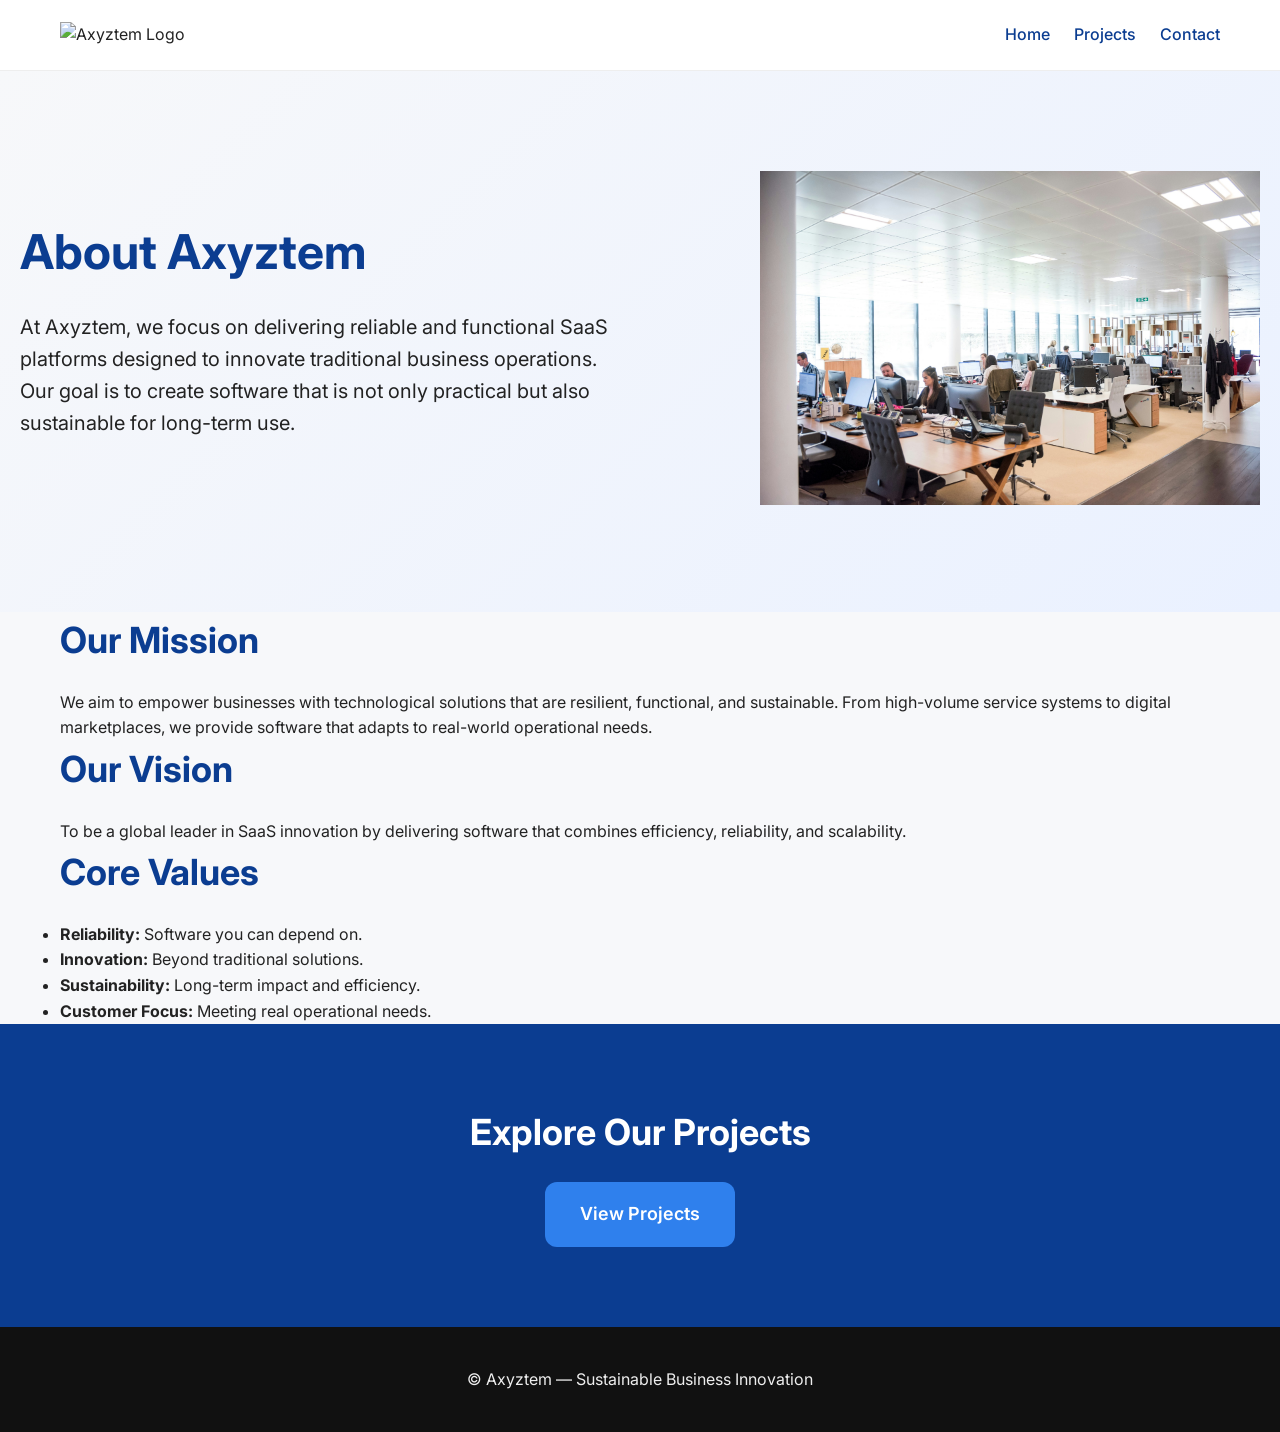
==== about.html @ f539501f "commit01" ====
<!DOCTYPE html>
<html lang="en">
<head>
<meta charset="UTF-8">
<title>About Axyztem | Sustainable Business Innovation</title>
<meta name="description" content="Learn about Axyztem, a company delivering reliable and functional SaaS solutions for sustainable business innovation.">
<meta name="robots" content="index, follow">
<link rel="stylesheet" href="css/styles.css">
<link href="https://fonts.googleapis.com/css2?family=Inter:wght@300;400;600&display=swap" rel="stylesheet">
</head>
<body>

<header>
<div class="container">
<nav>

  <div class="logo">
    <img src="images/axyztem-logo.png" alt="Axyztem Logo" style="height:50px;">
  </div>
<!--
<div><strong>Axyztem</strong></div>-->
<div>
<a href="index.html">Home</a>
<a href="projects.html">Projects</a>
<a href="contact.html">Contact</a>
</div>
</nav>
</div>
</header>

<section class="hero">
<div class="hero-text">
<h1>About Axyztem</h1>
<p>At Axyztem, we focus on delivering reliable and functional SaaS platforms designed to innovate traditional business operations. Our goal is to create software that is not only practical but also sustainable for long-term use.</p>
</div>
<div class="hero-img">
<img src="images/hero.jpg" alt="Company illustration" width="500">
</div>
</section>

<section class="container">
<h2>Our Mission</h2>
<p>We aim to empower businesses with technological solutions that are resilient, functional, and sustainable. From high-volume service systems to digital marketplaces, we provide software that adapts to real-world operational needs.</p>

<h2>Our Vision</h2>
<p>To be a global leader in SaaS innovation by delivering software that combines efficiency, reliability, and scalability.</p>

<h2>Core Values</h2>
<ul>
<li><strong>Reliability:</strong> Software you can depend on.</li>
<li><strong>Innovation:</strong> Beyond traditional solutions.</li>
<li><strong>Sustainability:</strong> Long-term impact and efficiency.</li>
<li><strong>Customer Focus:</strong> Meeting real operational needs.</li>
</ul>
</section>

<section class="cta">
<h2>Explore Our Projects</h2>
<a class="btn" href="projects.html">View Projects</a>
</section>

<footer>
<p>© Axyztem — Sustainable Business Innovation</p>
</footer>

</body>
</html>
---- css/styles.css ----
/* Reset & Global */
* { margin:0; padding:0; box-sizing:border-box; }
body { font-family: 'Inter', sans-serif; color:#222; line-height:1.6; background:#F7F8FA; }
a { text-decoration:none; color:#0B3D91; }
.container { max-width:1200px; margin:auto; padding:0 20px; }

/* Header */
header { position: sticky; top:0; background:#fff; border-bottom:1px solid #eee; z-index:999; }
nav { display:flex; justify-content:space-between; align-items:center; height:70px; }
nav a { margin-left:20px; font-weight:500; transition:0.2s; }
nav a:hover { color:#2F80ED; }

/* Hero */
.hero { display:flex; flex-wrap:wrap; align-items:center; justify-content:space-between;
       padding:100px 20px; background:linear-gradient(135deg,#F7F8FA,#EAF1FF); position:relative; overflow:hidden; }
.hero-text { max-width:600px; }
.hero h1 { font-size:48px; color:#0B3D91; margin-bottom:20px; opacity:0; transform:translateY(20px); animation:fadeInUp 1s forwards 0.2s;}
.hero p { font-size:20px; margin-bottom:30px; opacity:0; transform:translateY(20px); animation:fadeInUp 1s forwards 0.4s; }
.btn { display:inline-block; padding:15px 30px; background:#0B3D91; color:#fff; border-radius:12px; font-weight:600; transition:0.3s; }
.btn:hover { background:linear-gradient(90deg,#2F80ED,#0B3D91); }

/* Sections */
section { padding:80px 0; }
section h2 { font-size:36px; margin-bottom:20px; color:#0B3D91; }
.grid { display:grid; grid-template-columns:repeat(auto-fit,minmax(260px,1fr)); gap:25px; }
.card { background:#fff; border-radius:16px; padding:25px; box-shadow:0 10px 25px rgba(0,0,0,0.08);
       transition:all 0.3s ease; opacity:0; transform:translateY(20px); animation:fadeInUp 1s forwards; }
.card:hover { transform:translateY(-5px); box-shadow:0 15px 30px rgba(0,0,0,0.12); border-top:4px solid #2F80ED; }
.card img { width:100%; border-radius:12px; margin-bottom:15px; }

/* CTA */
.cta { background:#0B3D91; color:#fff; text-align:center; padding:80px 20px; }
.cta h2 {color: white; }
.cta .btn { background:#2F80ED; font-size:18px; padding:18px 35px; border-radius:12px; }
.cta .btn:hover { background:linear-gradient(90deg,#2F80ED,#0B3D91); }

/* Footer */
footer { background:#111; color:#eee; text-align:center; padding:40px 20px; }

/* Animations */
@keyframes fadeInUp { to { opacity:1; transform:translateY(0); } }

/* Responsive */
@media(max-width:768px){ .hero { flex-direction:column; text-align:center; } .hero-text { max-width:100%; } }



.snapshot-grid{
display:grid;
grid-template-columns:repeat(auto-fit,minmax(260px,1fr));
gap:30px;
margin-top:40px;
}

.snapshot{
background:white;
padding:25px;
border-radius:12px;
box-shadow:0 10px 25px rgba(0,0,0,0.08);
transition:.3s;
}

.snapshot:hover{
transform:translateY(-6px);
}

.benefits{
max-width:900px;
margin:auto;
}

.benefits li{
margin-bottom:14px;
font-size:18px;
}

.center{
text-align:center;
margin-top:50px;
}
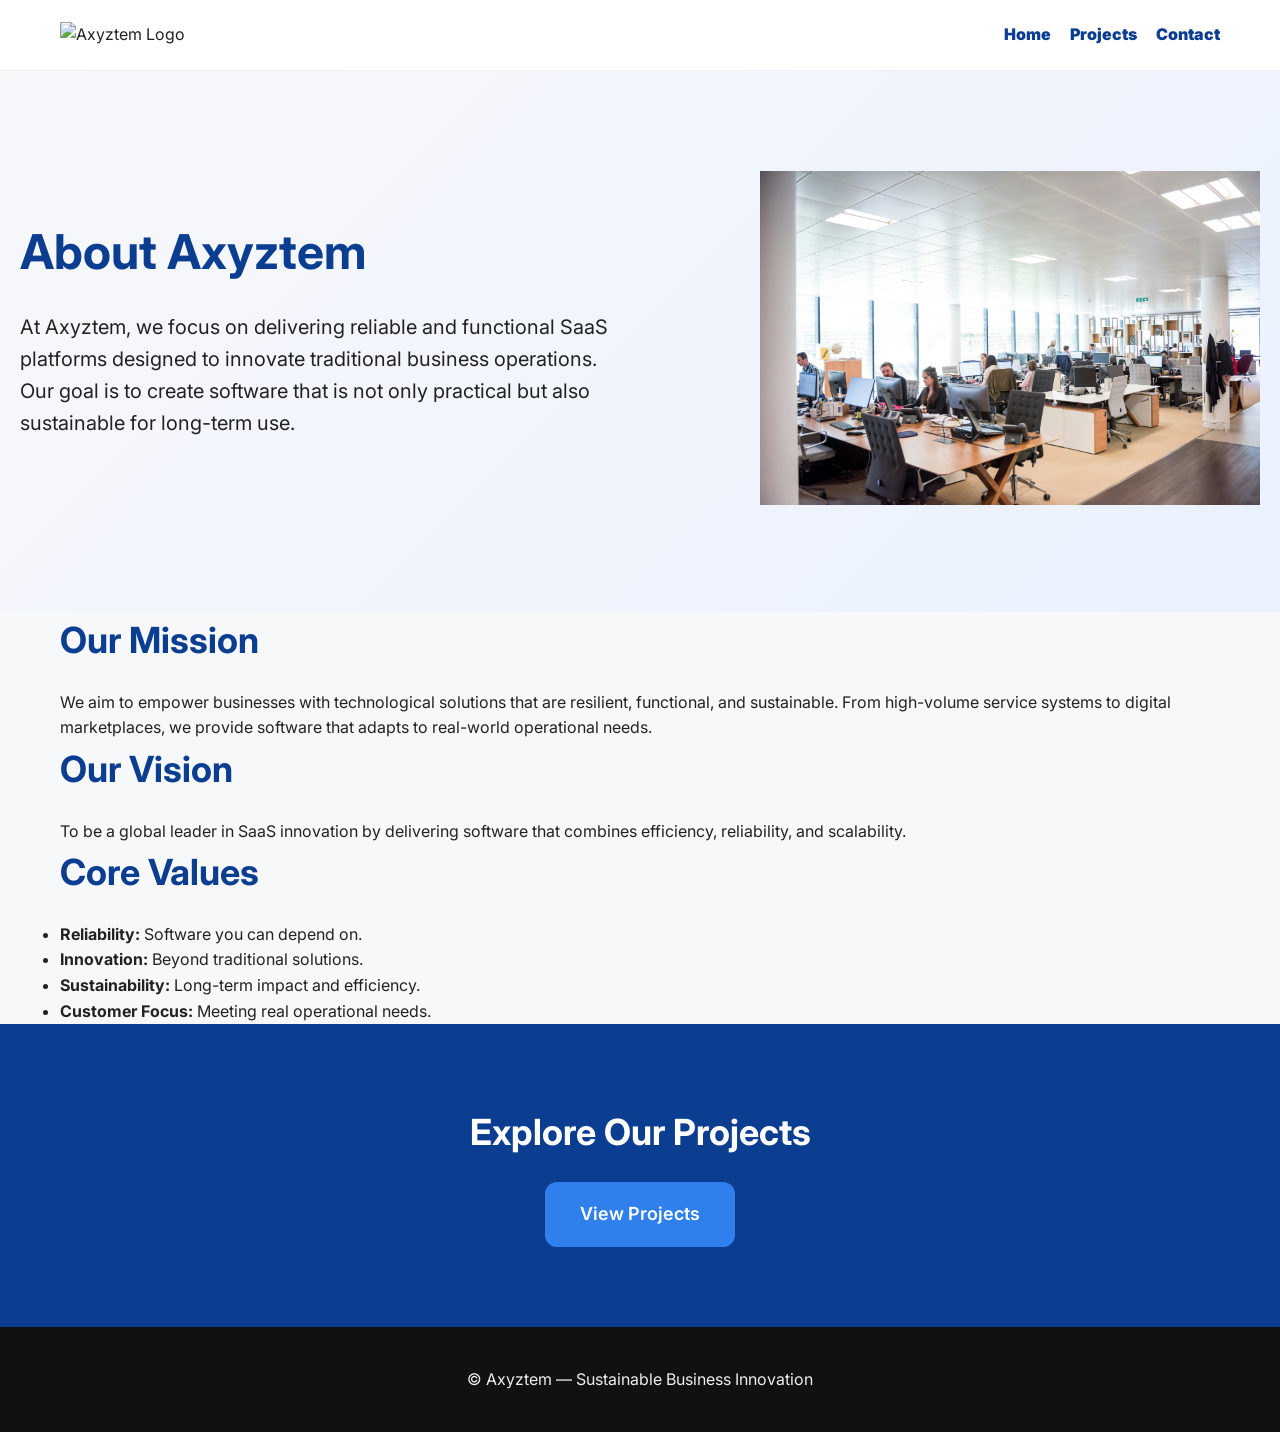
==== commit 0db047fa: "Adjustable Screen" ====
--- a/about.html
+++ b/about.html
@@ -5,6 +5,8 @@
 <title>About Axyztem | Sustainable Business Innovation</title>
 <meta name="description" content="Learn about Axyztem, a company delivering reliable and functional SaaS solutions for sustainable business innovation.">
 <meta name="robots" content="index, follow">
+<meta name="viewport" content="width=device-width, initial-scale=1, maximum-scale=5, user-scalable=yes">
+
 <link rel="stylesheet" href="css/styles.css">
 <link href="https://fonts.googleapis.com/css2?family=Inter:wght@300;400;600&display=swap" rel="stylesheet">
 </head>
--- a/css/styles.css
+++ b/css/styles.css
@@ -7,7 +7,7 @@
 /* Header */
 header { position: sticky; top:0; background:#fff; border-bottom:1px solid #eee; z-index:999; }
 nav { display:flex; justify-content:space-between; align-items:center; height:70px; }
-nav a { margin-left:20px; font-weight:500; transition:0.2s; }
+nav a { margin-left:15px; font-weight:1000; transition:0.2s; }
 nav a:hover { color:#2F80ED; }
 
 /* Hero */
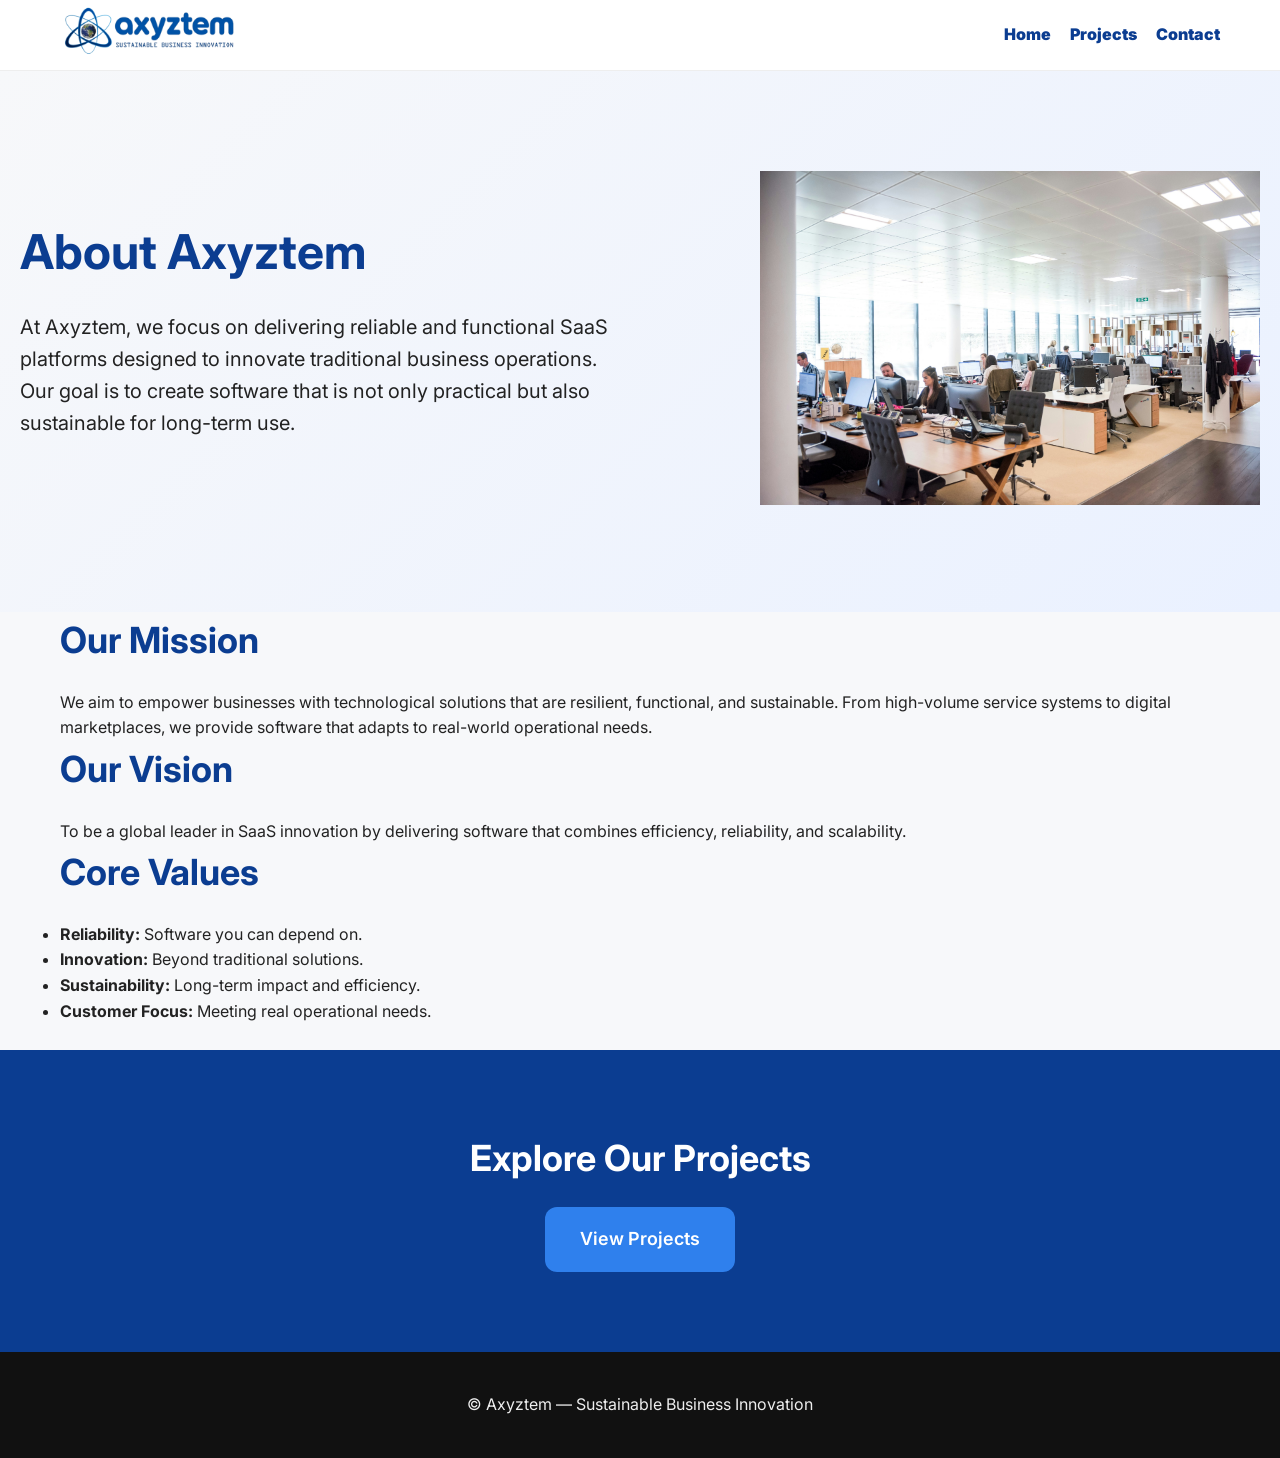
==== commit 893a1f33: "Update about.html" ====
--- a/about.html
+++ b/about.html
@@ -5,7 +5,8 @@
 <title>About Axyztem | Sustainable Business Innovation</title>
 <meta name="description" content="Learn about Axyztem, a company delivering reliable and functional SaaS solutions for sustainable business innovation.">
 <meta name="robots" content="index, follow">
-<meta name="viewport" content="width=device-width, initial-scale=1, maximum-scale=5, user-scalable=yes">
+
+<!-- <meta name="viewport" content="width=device-width, initial-scale=1, maximum-scale=5, user-scalable=yes"> -->
 
 <link rel="stylesheet" href="css/styles.css">
 <link href="https://fonts.googleapis.com/css2?family=Inter:wght@300;400;600&display=swap" rel="stylesheet">
@@ -52,7 +53,7 @@
 <li><strong>Reliability:</strong> Software you can depend on.</li>
 <li><strong>Innovation:</strong> Beyond traditional solutions.</li>
 <li><strong>Sustainability:</strong> Long-term impact and efficiency.</li>
-<li><strong>Customer Focus:</strong> Meeting real operational needs.</li>
+<li><strong>Customer Focus:</strong> Meeting real operational needs.</li><br>
 </ul>
 </section>
 
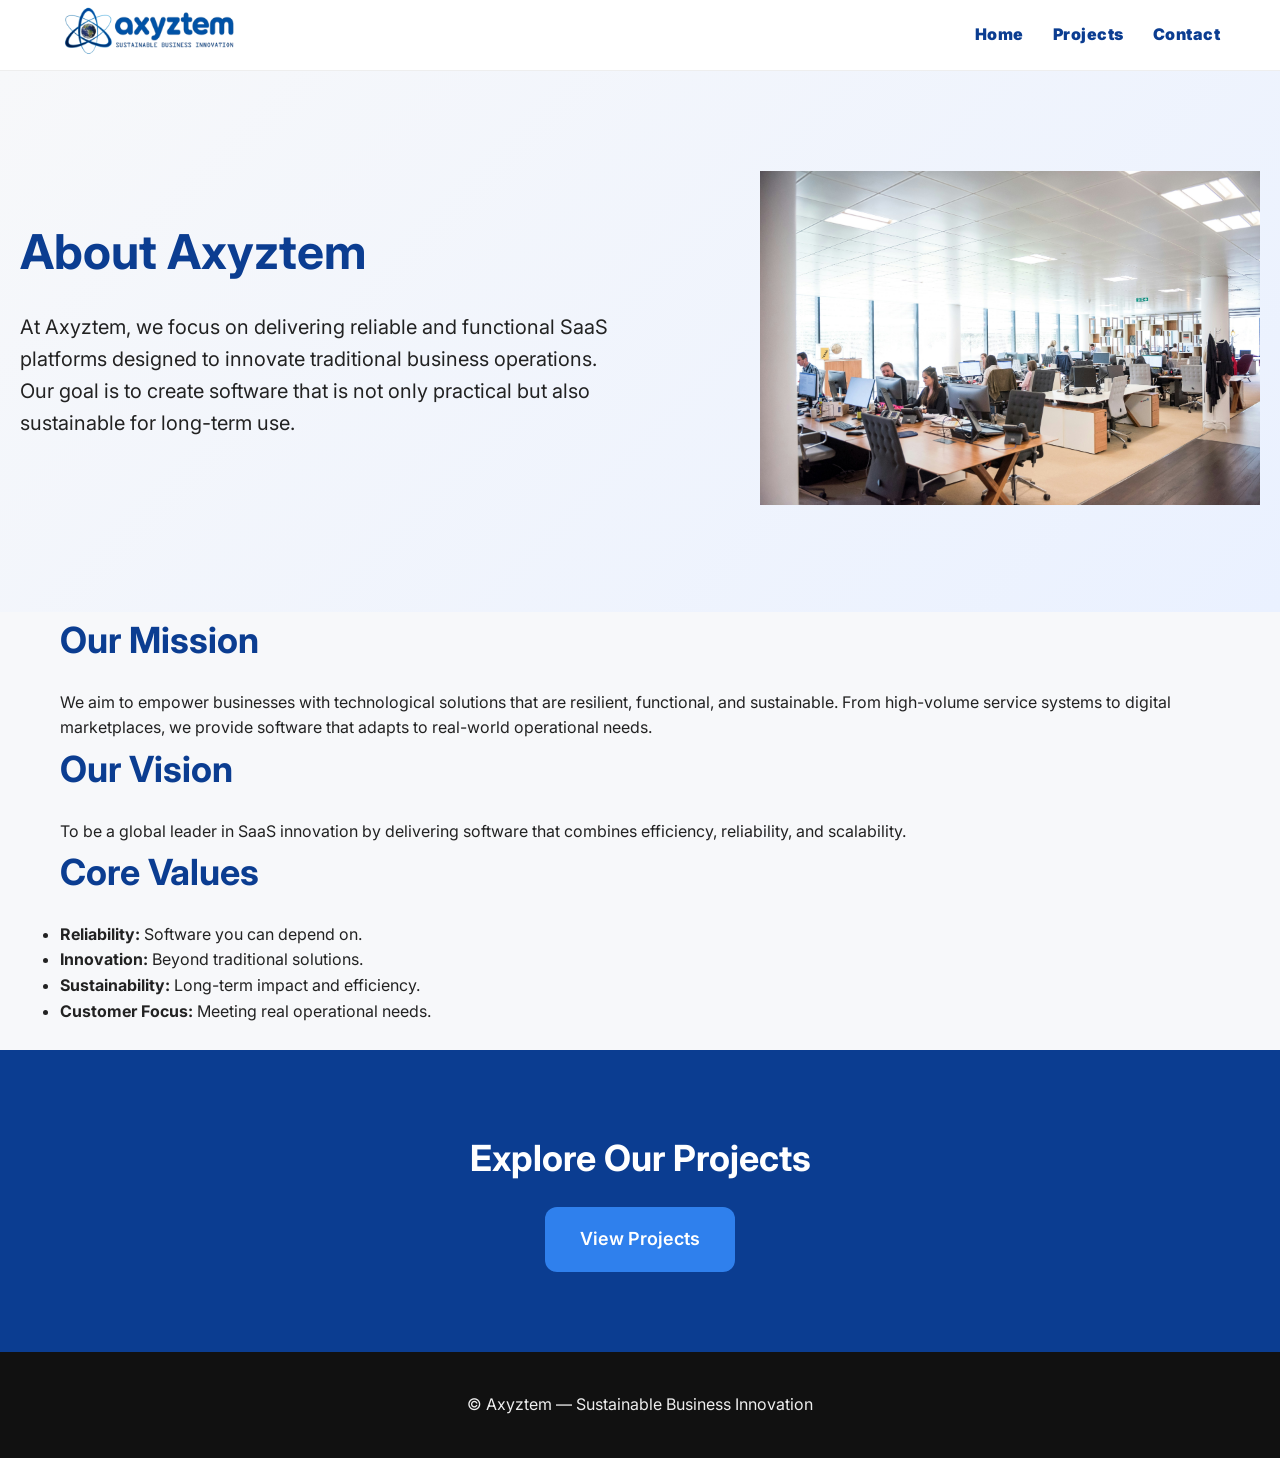
==== commit b03562cc: "Update contact.html" ====
--- a/about.html
+++ b/about.html
@@ -5,8 +5,6 @@
 <title>About Axyztem | Sustainable Business Innovation</title>
 <meta name="description" content="Learn about Axyztem, a company delivering reliable and functional SaaS solutions for sustainable business innovation.">
 <meta name="robots" content="index, follow">
-
-<!-- <meta name="viewport" content="width=device-width, initial-scale=1, maximum-scale=5, user-scalable=yes"> -->
 
 <link rel="stylesheet" href="css/styles.css">
 <link href="https://fonts.googleapis.com/css2?family=Inter:wght@300;400;600&display=swap" rel="stylesheet">
--- a/css/styles.css
+++ b/css/styles.css
@@ -7,7 +7,7 @@
 /* Header */
 header { position: sticky; top:0; background:#fff; border-bottom:1px solid #eee; z-index:999; }
 nav { display:flex; justify-content:space-between; align-items:center; height:70px; }
-nav a { margin-left:15px; font-weight:1000; transition:0.2s; }
+nav a { margin-left:25px; font-weight:1000; font-size: 20 px; letter-spacing: 0.5px; transition:0.2s; }
 nav a:hover { color:#2F80ED; }
 
 /* Hero */
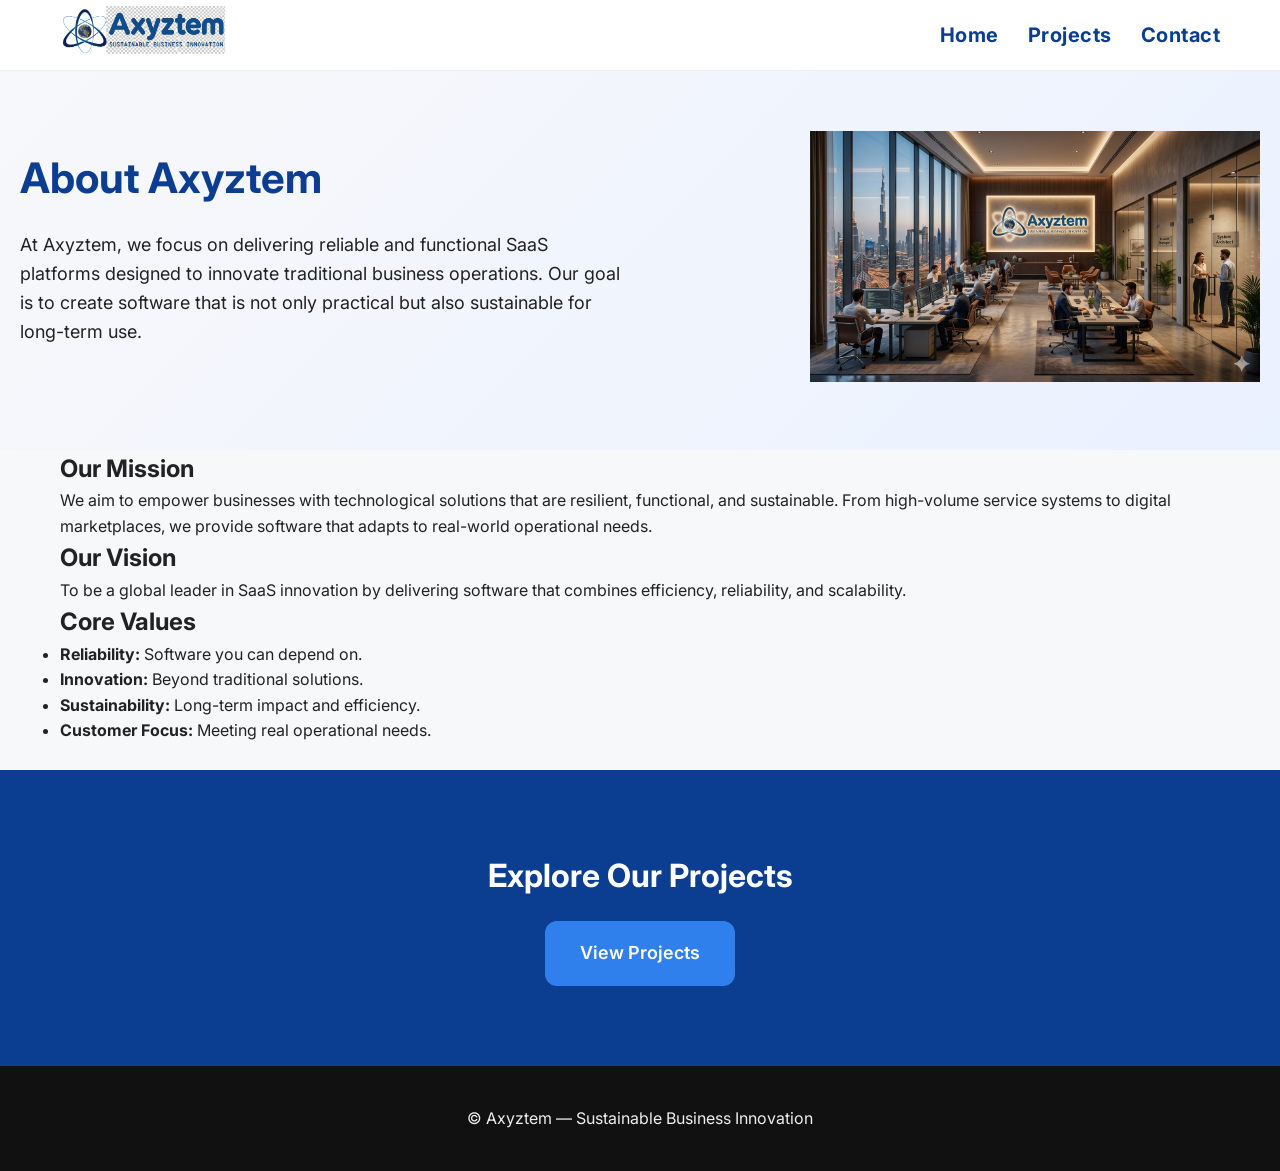
==== commit 53725dd4: "revised html & css revised the ff: index.html styles.css" ====
--- a/about.html
+++ b/about.html
@@ -35,7 +35,7 @@
 <p>At Axyztem, we focus on delivering reliable and functional SaaS platforms designed to innovate traditional business operations. Our goal is to create software that is not only practical but also sustainable for long-term use.</p>
 </div>
 <div class="hero-img">
-<img src="images/hero.jpg" alt="Company illustration" width="500">
+<img src="images/hero.png" alt="Company illustration" width="500">
 </div>
 </section>
 
--- a/css/styles.css
+++ b/css/styles.css
@@ -6,75 +6,82 @@
 
 /* Header */
 header { position: sticky; top:0; background:#fff; border-bottom:1px solid #eee; z-index:999; }
-nav { display:flex; justify-content:space-between; align-items:center; height:70px; }
-nav a { margin-left:25px; font-weight:1000; font-size: 20 px; letter-spacing: 0.5px; transition:0.2s; }
+nav { display:flex; justify-content:space-between; align-items:center; height:70px; flex-wrap:wrap; }
+nav a { margin-left:25px; font-weight:700; font-size:20px; letter-spacing:0.5px; transition:0.2s; }
 nav a:hover { color:#2F80ED; }
 
 /* Hero */
-.hero { display:flex; flex-wrap:wrap; align-items:center; justify-content:space-between;
-       padding:100px 20px; background:linear-gradient(135deg,#F7F8FA,#EAF1FF); position:relative; overflow:hidden; }
+.hero { 
+  display:flex; 
+  flex-wrap:wrap; 
+  align-items:center; 
+  justify-content:space-between;
+  padding:60px 20px; 
+  background:linear-gradient(135deg,#F7F8FA,#EAF1FF);
+}
+
 .hero-text { max-width:600px; }
-.hero h1 { font-size:48px; color:#0B3D91; margin-bottom:20px; opacity:0; transform:translateY(20px); animation:fadeInUp 1s forwards 0.2s;}
-.hero p { font-size:20px; margin-bottom:30px; opacity:0; transform:translateY(20px); animation:fadeInUp 1s forwards 0.4s; }
-.btn { display:inline-block; padding:15px 30px; background:#0B3D91; color:#fff; border-radius:12px; font-weight:600; transition:0.3s; }
+
+.hero h1 { 
+  font-size:42px; 
+  color:#0B3D91; 
+  margin-bottom:20px;
+}
+
+.hero p { 
+  font-size:18px; 
+  margin-bottom:30px;
+}
+
+.hero-img img {
+  width:100%;
+  max-width:450px;
+  height:auto;
+}
+
+.btn { 
+  display:inline-block; 
+  padding:15px 30px; 
+  background:#0B3D91; 
+  color:#fff; 
+  border-radius:12px; 
+  font-weight:600; 
+  transition:0.3s; 
+}
 .btn:hover { background:linear-gradient(90deg,#2F80ED,#0B3D91); }
-
-/* Sections */
-section { padding:80px 0; }
-section h2 { font-size:36px; margin-bottom:20px; color:#0B3D91; }
-.grid { display:grid; grid-template-columns:repeat(auto-fit,minmax(260px,1fr)); gap:25px; }
-.card { background:#fff; border-radius:16px; padding:25px; box-shadow:0 10px 25px rgba(0,0,0,0.08);
-       transition:all 0.3s ease; opacity:0; transform:translateY(20px); animation:fadeInUp 1s forwards; }
-.card:hover { transform:translateY(-5px); box-shadow:0 15px 30px rgba(0,0,0,0.12); border-top:4px solid #2F80ED; }
-.card img { width:100%; border-radius:12px; margin-bottom:15px; }
 
 /* CTA */
 .cta { background:#0B3D91; color:#fff; text-align:center; padding:80px 20px; }
-.cta h2 {color: white; }
+.cta h2 { font-size:32px; margin-bottom:20px; }
 .cta .btn { background:#2F80ED; font-size:18px; padding:18px 35px; border-radius:12px; }
-.cta .btn:hover { background:linear-gradient(90deg,#2F80ED,#0B3D91); }
 
 /* Footer */
 footer { background:#111; color:#eee; text-align:center; padding:40px 20px; }
 
-/* Animations */
-@keyframes fadeInUp { to { opacity:1; transform:translateY(0); } }
-
-/* Responsive */
-@media(max-width:768px){ .hero { flex-direction:column; text-align:center; } .hero-text { max-width:100%; } }
-
-
-
-.snapshot-grid{
-display:grid;
-grid-template-columns:repeat(auto-fit,minmax(260px,1fr));
-gap:30px;
-margin-top:40px;
+/* MOBILE & TABLET RESPONSIVE FIXES */
+@media(max-width:1024px){
+  .hero h1 { font-size:36px; }
+  .hero p { font-size:17px; }
 }
 
-.snapshot{
-background:white;
-padding:25px;
-border-radius:12px;
-box-shadow:0 10px 25px rgba(0,0,0,0.08);
-transition:.3s;
+@media(max-width:768px){
+  nav { flex-direction:column; height:auto; padding:15px 0; }
+  nav a { margin:10px; font-size:18px; }
+
+  .hero { 
+    flex-direction:column; 
+    text-align:center; 
+    padding:40px 20px;
+  }
+
+  .hero h1 { font-size:32px; }
+  .hero p { font-size:16px; }
+
+  .btn { width:auto; margin:10px auto; }
 }
 
-.snapshot:hover{
-transform:translateY(-6px);
+@media(max-width:480px){
+  .hero h1 { font-size:26px; }
+  .hero p { font-size:15px; }
+  nav a { font-size:16px; }
 }
-
-.benefits{
-max-width:900px;
-margin:auto;
-}
-
-.benefits li{
-margin-bottom:14px;
-font-size:18px;
-}
-
-.center{
-text-align:center;
-margin-top:50px;
-}
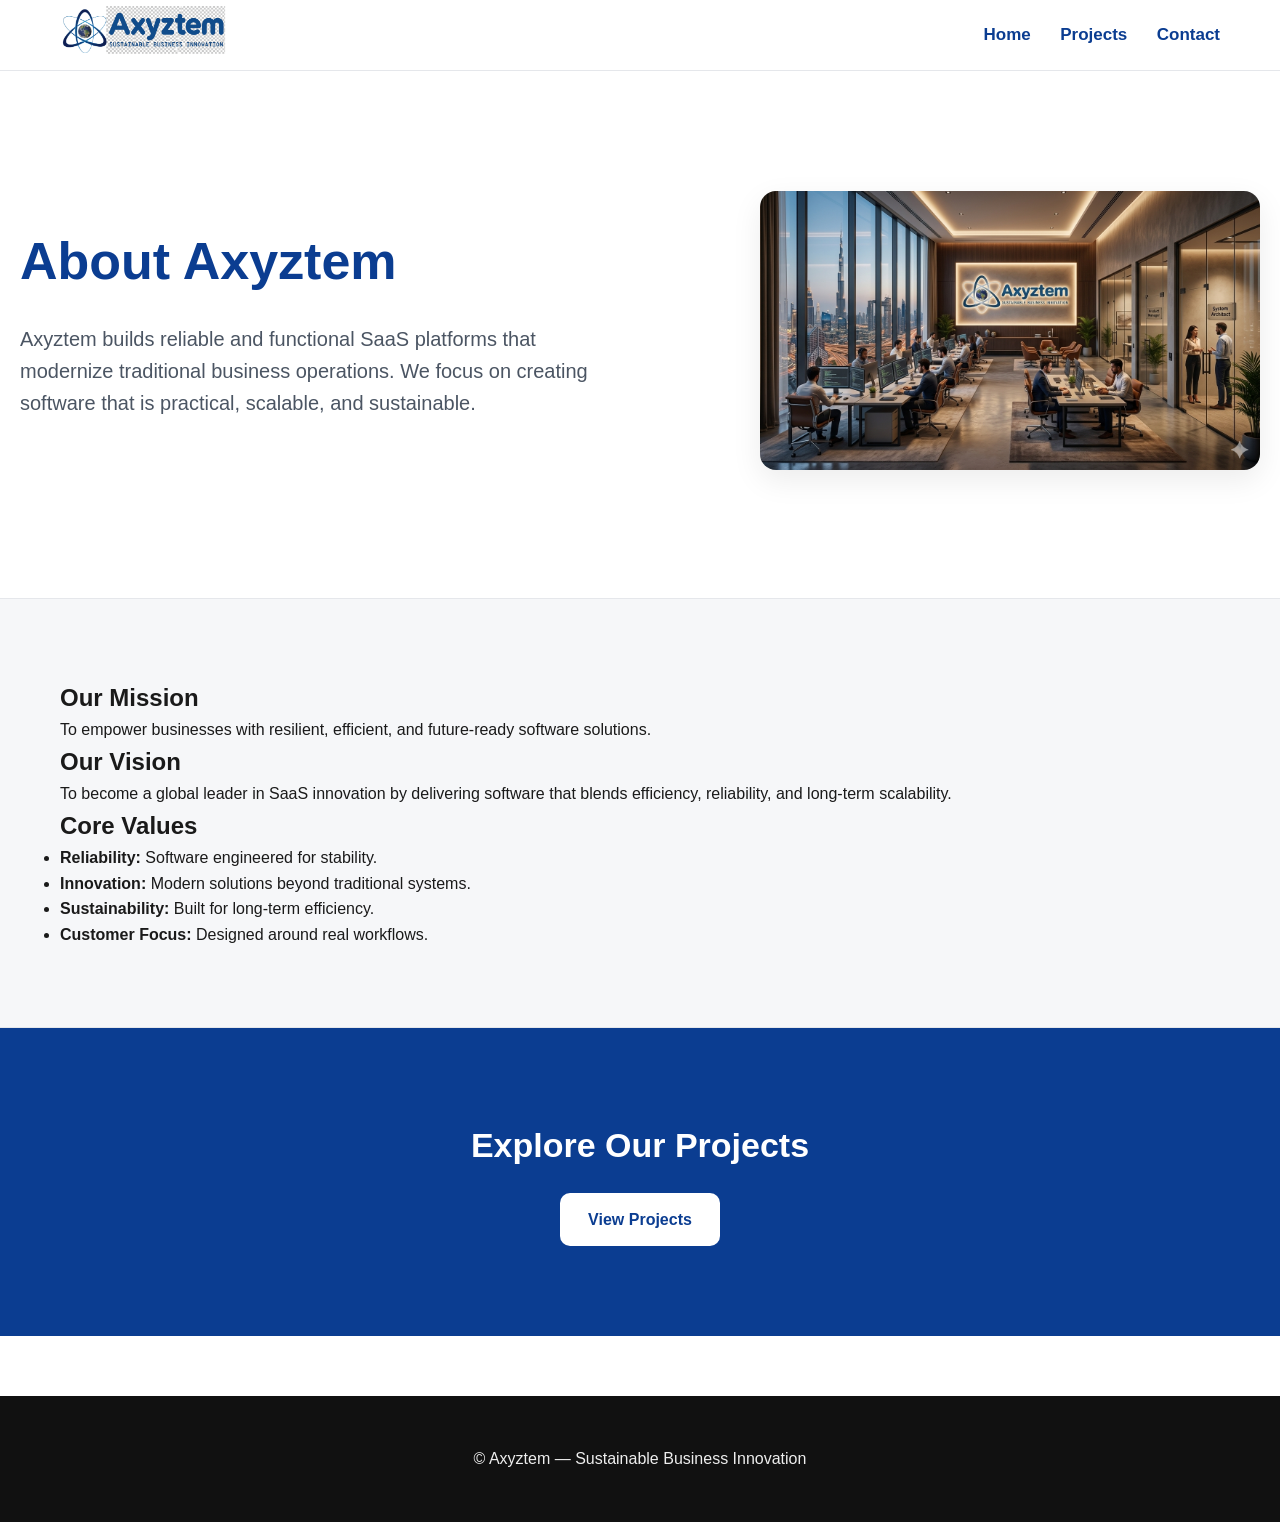
==== commit f3ebc65d: "updated all" ====
--- a/about.html
+++ b/about.html
@@ -2,67 +2,81 @@
 <html lang="en">
 <head>
 <meta charset="UTF-8">
-<title>About Axyztem | Sustainable Business Innovation</title>
-<meta name="description" content="Learn about Axyztem, a company delivering reliable and functional SaaS solutions for sustainable business innovation.">
-<meta name="robots" content="index, follow">
+<title>About Axyztem</title>
+<link rel="stylesheet" href="css/styles.css">
+</head>
 
-<link rel="stylesheet" href="css/styles.css">
-<link href="https://fonts.googleapis.com/css2?family=Inter:wght@300;400;600&display=swap" rel="stylesheet">
-</head>
 <body>
 
 <header>
 <div class="container">
 <nav>
-
-  <div class="logo">
-    <img src="images/axyztem-logo.png" alt="Axyztem Logo" style="height:50px;">
+  <div class="logo fade-up">
+    <img src="images/axyztem-logo.png" style="height:50px;">
   </div>
-<!--
-<div><strong>Axyztem</strong></div>-->
-<div>
-<a href="index.html">Home</a>
-<a href="projects.html">Projects</a>
-<a href="contact.html">Contact</a>
-</div>
+  <div class="nav-links fade-up">
+    <a href="index.html">Home</a>
+    <a href="projects.html">Projects</a>
+    <a href="contact.html">Contact</a>
+  </div>
 </nav>
 </div>
 </header>
 
 <section class="hero">
-<div class="hero-text">
-<h1>About Axyztem</h1>
-<p>At Axyztem, we focus on delivering reliable and functional SaaS platforms designed to innovate traditional business operations. Our goal is to create software that is not only practical but also sustainable for long-term use.</p>
-</div>
-<div class="hero-img">
-<img src="images/hero.png" alt="Company illustration" width="500">
+  <div class="hero-text fade-up">
+    <h1>About Axyztem</h1>
+    <p>Axyztem builds reliable and functional SaaS platforms that modernize traditional business operations. We focus on creating software that is practical, scalable, and sustainable.</p>
+  </div>
+  <div class="hero-img fade-up parallax">
+    <img src="images/hero.png">
+  </div>
+</section>
+
+<section class="section gray">
+<div class="container">
+  <h2 class="fade-up">Our Mission</h2>
+  <p class="fade-up">To empower businesses with resilient, efficient, and future‑ready software solutions.</p>
+
+  <h2 class="fade-up">Our Vision</h2>
+  <p class="fade-up">To become a global leader in SaaS innovation by delivering software that blends efficiency, reliability, and long‑term scalability.</p>
+
+  <h2 class="fade-up">Core Values</h2>
+  <ul class="fade-up">
+    <li><strong>Reliability:</strong> Software engineered for stability.</li>
+    <li><strong>Innovation:</strong> Modern solutions beyond traditional systems.</li>
+    <li><strong>Sustainability:</strong> Built for long‑term efficiency.</li>
+    <li><strong>Customer Focus:</strong> Designed around real workflows.</li>
+  </ul>
 </div>
 </section>
 
-<section class="container">
-<h2>Our Mission</h2>
-<p>We aim to empower businesses with technological solutions that are resilient, functional, and sustainable. From high-volume service systems to digital marketplaces, we provide software that adapts to real-world operational needs.</p>
-
-<h2>Our Vision</h2>
-<p>To be a global leader in SaaS innovation by delivering software that combines efficiency, reliability, and scalability.</p>
-
-<h2>Core Values</h2>
-<ul>
-<li><strong>Reliability:</strong> Software you can depend on.</li>
-<li><strong>Innovation:</strong> Beyond traditional solutions.</li>
-<li><strong>Sustainability:</strong> Long-term impact and efficiency.</li>
-<li><strong>Customer Focus:</strong> Meeting real operational needs.</li><br>
-</ul>
+<section class="cta fade-up">
+  <h2>Explore Our Projects</h2>
+  <a class="btn" href="projects.html">View Projects</a>
 </section>
 
-<section class="cta">
-<h2>Explore Our Projects</h2>
-<a class="btn" href="projects.html">View Projects</a>
-</section>
-
-<footer>
-<p>© Axyztem — Sustainable Business Innovation</p>
+<footer class="fade-up">
+  <p>© Axyztem — Sustainable Business Innovation</p>
 </footer>
 
+<script>
+const animatedElements=document.querySelectorAll('.fade-up');
+function animateOnScroll(){
+  animatedElements.forEach(el=>{
+    const rect=el.getBoundingClientRect();
+    if(rect.top<window.innerHeight-80){ el.classList.add('visible'); }
+  });
+}
+window.addEventListener('scroll',animateOnScroll);
+window.addEventListener('load',animateOnScroll);
+
+window.addEventListener('scroll',()=>{
+  document.querySelectorAll('.parallax').forEach(el=>{
+    el.style.transform=`translateY(${window.scrollY * 0.1}px)`;
+  });
+});
+</script>
+
 </body>
-</html>+</html>
--- a/css/styles.css
+++ b/css/styles.css
@@ -1,87 +1,176 @@
-/* Reset & Global */
+/* RESET */
 * { margin:0; padding:0; box-sizing:border-box; }
-body { font-family: 'Inter', sans-serif; color:#222; line-height:1.6; background:#F7F8FA; }
-a { text-decoration:none; color:#0B3D91; }
+body {
+  font-family:'Inter', sans-serif;
+  color:#1A1A1A;
+  background:#FFFFFF;
+  line-height:1.6;
+  overflow-x:hidden;
+}
+
+/* GLOBAL COLORS */
+:root {
+  --blue:#0B3D91;
+  --blue-light:#2F80ED;
+  --gray-bg:#F6F7F9;
+  --gray-border:#E5E7EB;
+  --text-dark:#1A1A1A;
+  --text-light:#4B5563;
+}
+
+/* LINKS */
+a { text-decoration:none; color:var(--blue); transition:0.2s; }
+a:hover { color:var(--blue-light); }
+
+/* CONTAINER */
 .container { max-width:1200px; margin:auto; padding:0 20px; }
 
-/* Header */
-header { position: sticky; top:0; background:#fff; border-bottom:1px solid #eee; z-index:999; }
-nav { display:flex; justify-content:space-between; align-items:center; height:70px; flex-wrap:wrap; }
-nav a { margin-left:25px; font-weight:700; font-size:20px; letter-spacing:0.5px; transition:0.2s; }
-nav a:hover { color:#2F80ED; }
-
-/* Hero */
-.hero { 
-  display:flex; 
-  flex-wrap:wrap; 
-  align-items:center; 
+/* HEADER */
+header {
+  position:sticky;
+  top:0;
+  background:#fff;
+  border-bottom:1px solid var(--gray-border);
+  z-index:999;
+}
+nav {
+  display:flex;
   justify-content:space-between;
-  padding:60px 20px; 
-  background:linear-gradient(135deg,#F7F8FA,#EAF1FF);
+  align-items:center;
+  height:70px;
+}
+nav a {
+  margin-left:25px;
+  font-weight:600;
+  font-size:17px;
 }
 
+/* HERO */
+.hero {
+  display:flex;
+  flex-wrap:wrap;
+  align-items:center;
+  justify-content:space-between;
+  padding:120px 20px;
+  background:#FFFFFF;
+  overflow:hidden;
+  position:relative;
+}
 .hero-text { max-width:600px; }
-
-.hero h1 { 
-  font-size:42px; 
-  color:#0B3D91; 
+.hero h1 {
+  font-size:52px;
+  font-weight:700;
+  color:var(--blue);
   margin-bottom:20px;
 }
-
-.hero p { 
-  font-size:18px; 
+.hero p {
+  font-size:20px;
+  color:var(--text-light);
   margin-bottom:30px;
 }
-
 .hero-img img {
   width:100%;
-  max-width:450px;
-  height:auto;
+  max-width:500px;
+  border-radius:16px;
+  box-shadow:0 10px 30px rgba(0,0,0,0.08);
 }
 
-.btn { 
-  display:inline-block; 
-  padding:15px 30px; 
-  background:#0B3D91; 
-  color:#fff; 
-  border-radius:12px; 
-  font-weight:600; 
-  transition:0.3s; 
+/* PARALLAX */
+.parallax {
+  transform:translateY(0);
+  transition:transform 0.4s ease-out;
 }
-.btn:hover { background:linear-gradient(90deg,#2F80ED,#0B3D91); }
+
+/* BUTTONS */
+.btn {
+  display:inline-block;
+  padding:14px 28px;
+  background:var(--blue);
+  color:#fff;
+  border-radius:10px;
+  font-weight:600;
+  transition:0.3s;
+}
+.btn:hover {
+  background:var(--blue-light);
+  transform:translateY(-3px);
+  box-shadow:0 8px 20px rgba(0,0,0,0.12);
+}
+
+/* SECTION BLOCKS */
+.section {
+  padding:80px 20px;
+}
+.section.gray {
+  background:var(--gray-bg);
+  border-top:1px solid var(--gray-border);
+  border-bottom:1px solid var(--gray-border);
+}
+
+/* GRID */
+.grid {
+  display:grid;
+  grid-template-columns:repeat(auto-fit,minmax(280px,1fr));
+  gap:30px;
+}
+
+/* CARDS */
+.card {
+  background:#fff;
+  border:1px solid var(--gray-border);
+  border-radius:14px;
+  padding:25px;
+  transition:0.3s;
+  opacity:0;
+  transform:translateY(30px);
+}
+.card img {
+  width:100%;
+  border-radius:10px;
+  margin-bottom:15px;
+}
+.card:hover {
+  transform:translateY(-6px);
+  box-shadow:0 12px 28px rgba(0,0,0,0.08);
+}
 
 /* CTA */
-.cta { background:#0B3D91; color:#fff; text-align:center; padding:80px 20px; }
-.cta h2 { font-size:32px; margin-bottom:20px; }
-.cta .btn { background:#2F80ED; font-size:18px; padding:18px 35px; border-radius:12px; }
+.cta {
+  background:var(--blue);
+  color:#fff;
+  text-align:center;
+  padding:90px 20px;
+}
+.cta h2 { font-size:34px; margin-bottom:20px; }
+.cta .btn { background:#fff; color:var(--blue); }
+.cta .btn:hover { background:#F0F4FF; }
 
-/* Footer */
-footer { background:#111; color:#eee; text-align:center; padding:40px 20px; }
-
-/* MOBILE & TABLET RESPONSIVE FIXES */
-@media(max-width:1024px){
-  .hero h1 { font-size:36px; }
-  .hero p { font-size:17px; }
+/* FOOTER */
+footer {
+  background:#111;
+  color:#eee;
+  padding:50px 20px;
+  text-align:center;
+  margin-top:60px;
 }
 
+/* ANIMATIONS */
+.fade-up {
+  opacity:0;
+  transform:translateY(30px);
+  transition:opacity 0.8s ease-out, transform 0.8s ease-out;
+}
+.fade-up.visible {
+  opacity:1;
+  transform:translateY(0);
+}
+
+/* RESPONSIVE */
 @media(max-width:768px){
   nav { flex-direction:column; height:auto; padding:15px 0; }
-  nav a { margin:10px; font-size:18px; }
+  nav a { margin:10px; }
 
-  .hero { 
-    flex-direction:column; 
-    text-align:center; 
-    padding:40px 20px;
-  }
-
-  .hero h1 { font-size:32px; }
-  .hero p { font-size:16px; }
-
-  .btn { width:auto; margin:10px auto; }
+  .hero { flex-direction:column; text-align:center; padding:80px 20px; }
+  .hero h1 { font-size:38px; }
+  .hero p { font-size:18px; }
 }
-
-@media(max-width:480px){
-  .hero h1 { font-size:26px; }
-  .hero p { font-size:15px; }
-  nav a { font-size:16px; }
-}
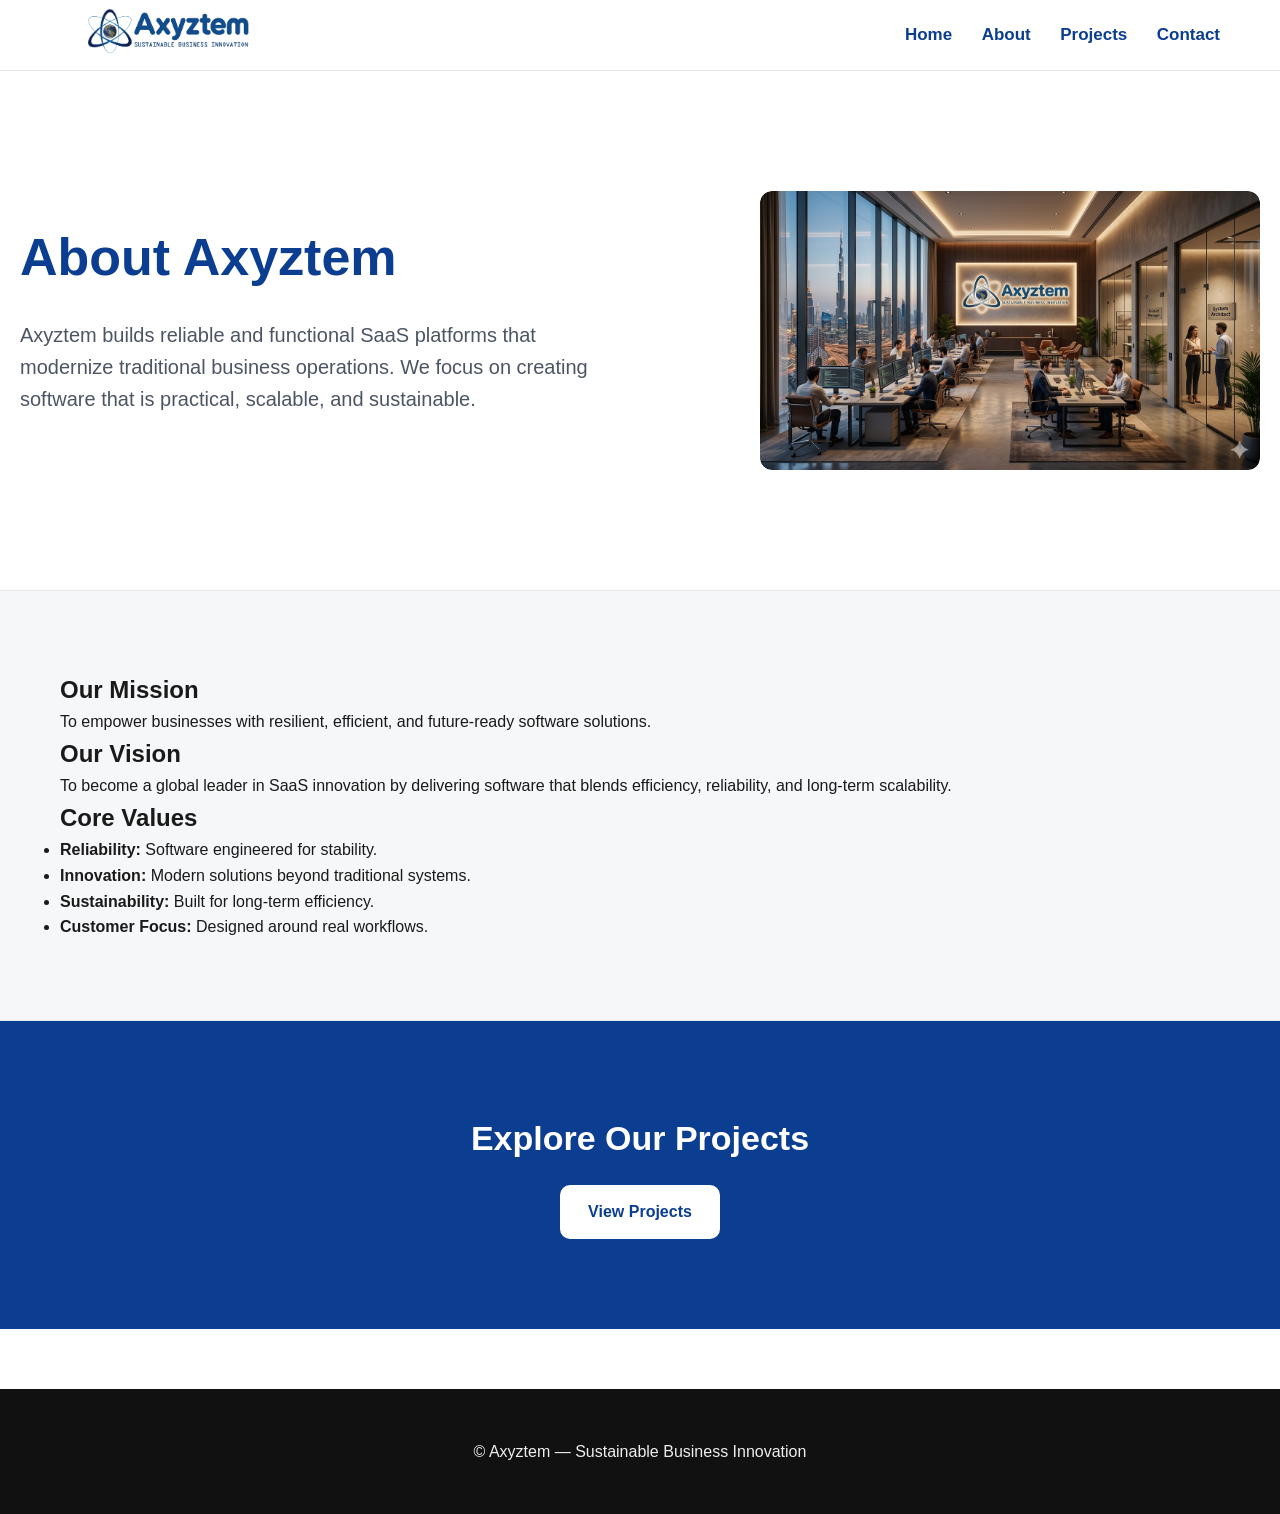
==== commit fd9710bf: "Add files via upload" ====
--- a/about.html
+++ b/about.html
@@ -1,82 +1,86 @@
-<!DOCTYPE html>
-<html lang="en">
-<head>
-<meta charset="UTF-8">
-<title>About Axyztem</title>
-<link rel="stylesheet" href="css/styles.css">
-</head>
-
-<body>
-
-<header>
-<div class="container">
-<nav>
-  <div class="logo fade-up">
-    <img src="images/axyztem-logo.png" style="height:50px;">
-  </div>
-  <div class="nav-links fade-up">
-    <a href="index.html">Home</a>
-    <a href="projects.html">Projects</a>
-    <a href="contact.html">Contact</a>
-  </div>
-</nav>
-</div>
-</header>
-
-<section class="hero">
-  <div class="hero-text fade-up">
-    <h1>About Axyztem</h1>
-    <p>Axyztem builds reliable and functional SaaS platforms that modernize traditional business operations. We focus on creating software that is practical, scalable, and sustainable.</p>
-  </div>
-  <div class="hero-img fade-up parallax">
-    <img src="images/hero.png">
-  </div>
-</section>
-
-<section class="section gray">
-<div class="container">
-  <h2 class="fade-up">Our Mission</h2>
-  <p class="fade-up">To empower businesses with resilient, efficient, and future‑ready software solutions.</p>
-
-  <h2 class="fade-up">Our Vision</h2>
-  <p class="fade-up">To become a global leader in SaaS innovation by delivering software that blends efficiency, reliability, and long‑term scalability.</p>
-
-  <h2 class="fade-up">Core Values</h2>
-  <ul class="fade-up">
-    <li><strong>Reliability:</strong> Software engineered for stability.</li>
-    <li><strong>Innovation:</strong> Modern solutions beyond traditional systems.</li>
-    <li><strong>Sustainability:</strong> Built for long‑term efficiency.</li>
-    <li><strong>Customer Focus:</strong> Designed around real workflows.</li>
-  </ul>
-</div>
-</section>
-
-<section class="cta fade-up">
-  <h2>Explore Our Projects</h2>
-  <a class="btn" href="projects.html">View Projects</a>
-</section>
-
-<footer class="fade-up">
-  <p>© Axyztem — Sustainable Business Innovation</p>
-</footer>
-
-<script>
-const animatedElements=document.querySelectorAll('.fade-up');
-function animateOnScroll(){
-  animatedElements.forEach(el=>{
-    const rect=el.getBoundingClientRect();
-    if(rect.top<window.innerHeight-80){ el.classList.add('visible'); }
-  });
-}
-window.addEventListener('scroll',animateOnScroll);
-window.addEventListener('load',animateOnScroll);
-
-window.addEventListener('scroll',()=>{
-  document.querySelectorAll('.parallax').forEach(el=>{
-    el.style.transform=`translateY(${window.scrollY * 0.1}px)`;
-  });
-});
-</script>
-
-</body>
-</html>
+<!DOCTYPE html>
+<html lang="en">
+<head>
+<meta charset="UTF-8">
+<title>About Axyztem</title>
+<link rel="stylesheet" href="css/styles.css">
+</head>
+
+<body>
+
+<header>
+  <div class="container">
+    <nav>
+      <div class="logo fade-up">
+        <a href="../index.html">
+          <img src="images/axyztem-logo.png" alt="Axyztem Logo" style="height:50px;">
+        </a>
+      </div>
+
+      <div class="nav-links fade-up">
+        <a href="../index.html">Home</a>
+        <a href="../about.html">About</a>
+        <a href="../projects.html">Projects</a>
+        <a href="../contact.html">Contact</a>
+      </div>
+    </nav>
+  </div>
+</header>
+
+<section class="hero">
+  <div class="hero-text fade-up">
+    <h1>About Axyztem</h1>
+    <p>Axyztem builds reliable and functional SaaS platforms that modernize traditional business operations. We focus on creating software that is practical, scalable, and sustainable.</p>
+  </div>
+  <div class="hero-img fade-up parallax">
+    <img src="images/hero.png" alt="Axyztem Office" width="500">
+  </div>
+</section>
+
+<section class="section gray">
+<div class="container">
+  <h2 class="fade-up">Our Mission</h2>
+  <p class="fade-up">To empower businesses with resilient, efficient, and future‑ready software solutions.</p>
+
+  <h2 class="fade-up">Our Vision</h2>
+  <p class="fade-up">To become a global leader in SaaS innovation by delivering software that blends efficiency, reliability, and long‑term scalability.</p>
+
+  <h2 class="fade-up">Core Values</h2>
+  <ul class="fade-up">
+    <li><strong>Reliability:</strong> Software engineered for stability.</li>
+    <li><strong>Innovation:</strong> Modern solutions beyond traditional systems.</li>
+    <li><strong>Sustainability:</strong> Built for long‑term efficiency.</li>
+    <li><strong>Customer Focus:</strong> Designed around real workflows.</li>
+  </ul>
+</div>
+</section>
+
+<section class="cta fade-up">
+  <h2>Explore Our Projects</h2>
+  <a class="btn" href="projects.html">View Projects</a>
+</section>
+
+<footer class="fade-up">
+  <p>© Axyztem — Sustainable Business Innovation</p>
+</footer>
+
+<script>
+const animatedElements=document.querySelectorAll('.fade-up');
+function animateOnScroll(){
+  animatedElements.forEach(el=>{
+    const rect=el.getBoundingClientRect();
+    if(rect.top<window.innerHeight-80){ el.classList.add('visible'); }
+  });
+}
+window.addEventListener('scroll',animateOnScroll);
+window.addEventListener('load',animateOnScroll);
+
+window.addEventListener('scroll',()=>{
+  document.querySelectorAll('.parallax').forEach(el=>{
+    el.style.transform=`translateY(${window.scrollY * 0.1}px)`;
+  });
+});
+</script>
+
+</body>
+</html>
--- a/css/styles.css
+++ b/css/styles.css
@@ -1,176 +1,269 @@
 /* RESET */
-* { margin:0; padding:0; box-sizing:border-box; }
+* {
+  margin: 0;
+  padding: 0;
+  box-sizing: border-box;
+}
+
 body {
-  font-family:'Inter', sans-serif;
-  color:#1A1A1A;
-  background:#FFFFFF;
-  line-height:1.6;
-  overflow-x:hidden;
+  font-family: 'Inter', sans-serif;
+  color: #1A1A1A;
+  background: #FFFFFF;
+  line-height: 1.6;
+  overflow-x: hidden;
 }
 
 /* GLOBAL COLORS */
 :root {
-  --blue:#0B3D91;
-  --blue-light:#2F80ED;
-  --gray-bg:#F6F7F9;
-  --gray-border:#E5E7EB;
-  --text-dark:#1A1A1A;
-  --text-light:#4B5563;
+  --blue: #0B3D91;
+  --blue-light: #2F80ED;
+  --gray-bg: #F6F7F9;
+  --gray-border: #E5E7EB;
+  --text-dark: #1A1A1A;
+  --text-light: #4B5563;
+}
+
+/* GLOBAL WIDTH FIX */
+.container {
+  max-width: 1200px;
+  margin: 0 auto;
+  padding: 0 20px;
+}
+
+/* Prevent full-width stretching */
+section,
+.hero,
+.section,
+footer {
+  max-width: 1400px;
+  margin-left: auto;
+  margin-right: auto;
 }
 
 /* LINKS */
-a { text-decoration:none; color:var(--blue); transition:0.2s; }
-a:hover { color:var(--blue-light); }
-
-/* CONTAINER */
-.container { max-width:1200px; margin:auto; padding:0 20px; }
+a {
+  text-decoration: none;
+  color: var(--blue);
+  transition: 0.2s;
+}
+
+a:hover {
+  color: var(--blue-light);
+}
 
 /* HEADER */
 header {
-  position:sticky;
-  top:0;
-  background:#fff;
-  border-bottom:1px solid var(--gray-border);
-  z-index:999;
-}
+  position: sticky;
+  top: 0;
+  background: #fff;
+  border-bottom: 1px solid var(--gray-border);
+  z-index: 999;
+}
+
 nav {
-  display:flex;
-  justify-content:space-between;
-  align-items:center;
-  height:70px;
-}
+  display: flex;
+  justify-content: space-between;
+  align-items: center;
+  height: 70px;
+}
+
 nav a {
-  margin-left:25px;
-  font-weight:600;
-  font-size:17px;
+  margin-left: 25px;
+  font-weight: 600;
+  font-size: 17px;
 }
 
 /* HERO */
 .hero {
-  display:flex;
-  flex-wrap:wrap;
-  align-items:center;
-  justify-content:space-between;
-  padding:120px 20px;
-  background:#FFFFFF;
-  overflow:hidden;
-  position:relative;
-}
-.hero-text { max-width:600px; }
+  display: flex;
+  flex-wrap: wrap;
+  align-items: center;
+  justify-content: space-between;
+  padding: 120px 20px;
+  background: #FFFFFF;
+  overflow: hidden;
+  position: relative;
+}
+
+.hero-text {
+  max-width: 600px;
+}
+
 .hero h1 {
-  font-size:52px;
-  font-weight:700;
-  color:var(--blue);
-  margin-bottom:20px;
-}
+  font-size: 52px;
+  font-weight: 700;
+  color: var(--blue);
+  margin-bottom: 20px;
+}
+
 .hero p {
-  font-size:20px;
-  color:var(--text-light);
-  margin-bottom:30px;
-}
+  font-size: 20px;
+  color: var(--text-light);
+  margin-bottom: 30px;
+}
+
 .hero-img img {
-  width:100%;
-  max-width:500px;
-  border-radius:16px;
-  box-shadow:0 10px 30px rgba(0,0,0,0.08);
+  width: 100%;
+  max-width: 500px;
+  border-radius: 16px;
+  box-shadow: 0 10px 30px rgba(0,0,0,0.08);
 }
 
 /* PARALLAX */
 .parallax {
-  transform:translateY(0);
-  transition:transform 0.4s ease-out;
+  transform: translateY(0);
+  transition: transform 0.4s ease-out;
 }
 
 /* BUTTONS */
 .btn {
-  display:inline-block;
-  padding:14px 28px;
-  background:var(--blue);
-  color:#fff;
-  border-radius:10px;
-  font-weight:600;
-  transition:0.3s;
-}
+  display: inline-block;
+  padding: 14px 28px;
+  background: var(--blue);
+  color: #fff;
+  border-radius: 10px;
+  font-weight: 600;
+  transition: 0.3s;
+}
+
 .btn:hover {
-  background:var(--blue-light);
-  transform:translateY(-3px);
-  box-shadow:0 8px 20px rgba(0,0,0,0.12);
+  background: var(--blue-light);
+  transform: translateY(-3px);
+  box-shadow: 0 8px 20px rgba(0,0,0,0.12);
 }
 
 /* SECTION BLOCKS */
 .section {
-  padding:80px 20px;
-}
+  padding: 80px 20px;
+}
+
 .section.gray {
-  background:var(--gray-bg);
-  border-top:1px solid var(--gray-border);
-  border-bottom:1px solid var(--gray-border);
+  background: var(--gray-bg);
+  border-top: 1px solid var(--gray-border);
+  border-bottom: 1px solid var(--gray-border);
 }
 
 /* GRID */
 .grid {
-  display:grid;
-  grid-template-columns:repeat(auto-fit,minmax(280px,1fr));
-  gap:30px;
+  display: grid;
+  grid-template-columns: repeat(auto-fit, minmax(280px, 1fr));
+  gap: 30px;
 }
 
 /* CARDS */
 .card {
-  background:#fff;
-  border:1px solid var(--gray-border);
-  border-radius:14px;
-  padding:25px;
-  transition:0.3s;
-  opacity:0;
-  transform:translateY(30px);
-}
+  background: #fff;
+  border: 1px solid var(--gray-border);
+  border-radius: 14px;
+  padding: 25px;
+  transition: 0.3s;
+  opacity: 0;
+  transform: translateY(30px);
+}
+
+/* FIX: Responsive images */
 .card img {
-  width:100%;
-  border-radius:10px;
-  margin-bottom:15px;
-}
+  width: 100%;
+  height: auto;
+  max-width: 100%;
+  border-radius: 12px;
+  object-fit: cover;
+  margin-bottom: 15px;
+}
+
 .card:hover {
-  transform:translateY(-6px);
-  box-shadow:0 12px 28px rgba(0,0,0,0.08);
+  transform: translateY(-6px);
+  box-shadow: 0 12px 28px rgba(0,0,0,0.08);
 }
 
 /* CTA */
 .cta {
-  background:var(--blue);
-  color:#fff;
-  text-align:center;
-  padding:90px 20px;
-}
-.cta h2 { font-size:34px; margin-bottom:20px; }
-.cta .btn { background:#fff; color:var(--blue); }
-.cta .btn:hover { background:#F0F4FF; }
+  background: var(--blue);
+  color: #fff;
+  text-align: center;
+  padding: 90px 20px;
+}
+
+.cta h2 {
+  font-size: 34px;
+  margin-bottom: 20px;
+}
+
+.cta .btn {
+  background: #fff;
+  color: var(--blue);
+}
+
+.cta .btn:hover {
+  background: #F0F4FF;
+}
 
 /* FOOTER */
 footer {
-  background:#111;
-  color:#eee;
-  padding:50px 20px;
-  text-align:center;
-  margin-top:60px;
+  background: #111;
+  color: #eee;
+  padding: 50px 20px;
+  text-align: center;
+  margin-top: 60px;
 }
 
 /* ANIMATIONS */
 .fade-up {
-  opacity:0;
-  transform:translateY(30px);
-  transition:opacity 0.8s ease-out, transform 0.8s ease-out;
-}
+  opacity: 0;
+  transform: translateY(30px);
+  transition: opacity 0.8s ease-out, transform 0.8s ease-out;
+}
+
 .fade-up.visible {
-  opacity:1;
-  transform:translateY(0);
-}
-
-/* RESPONSIVE */
-@media(max-width:768px){
-  nav { flex-direction:column; height:auto; padding:15px 0; }
-  nav a { margin:10px; }
-
-  .hero { flex-direction:column; text-align:center; padding:80px 20px; }
-  .hero h1 { font-size:38px; }
-  .hero p { font-size:18px; }
-}
+  opacity: 1;
+  transform: translateY(0);
+}
+
+/* RESPONSIVE FIXES */
+@media(max-width: 768px) {
+
+  nav {
+    flex-direction: column;
+    height: auto;
+    padding: 15px 0;
+  }
+
+  nav a {
+    margin: 10px;
+  }
+
+  .hero {
+    flex-direction: column;
+    text-align: center;
+    padding: 80px 20px;
+  }
+
+  .hero h1 {
+    font-size: 38px;
+  }
+
+  .hero p {
+    font-size: 18px;
+  }
+
+  .grid {
+    gap: 20px;
+  }
+}
+
+
+
+/* UNIVERSAL IMAGE ROUNDING FIX */
+.card,
+.hero-img {
+  border-radius: 12px;
+  overflow: hidden;
+}
+
+.card img,
+.hero-img img {
+  border-radius: 12px;
+  width: 100%;
+  height: auto;
+  display: block;
+}
